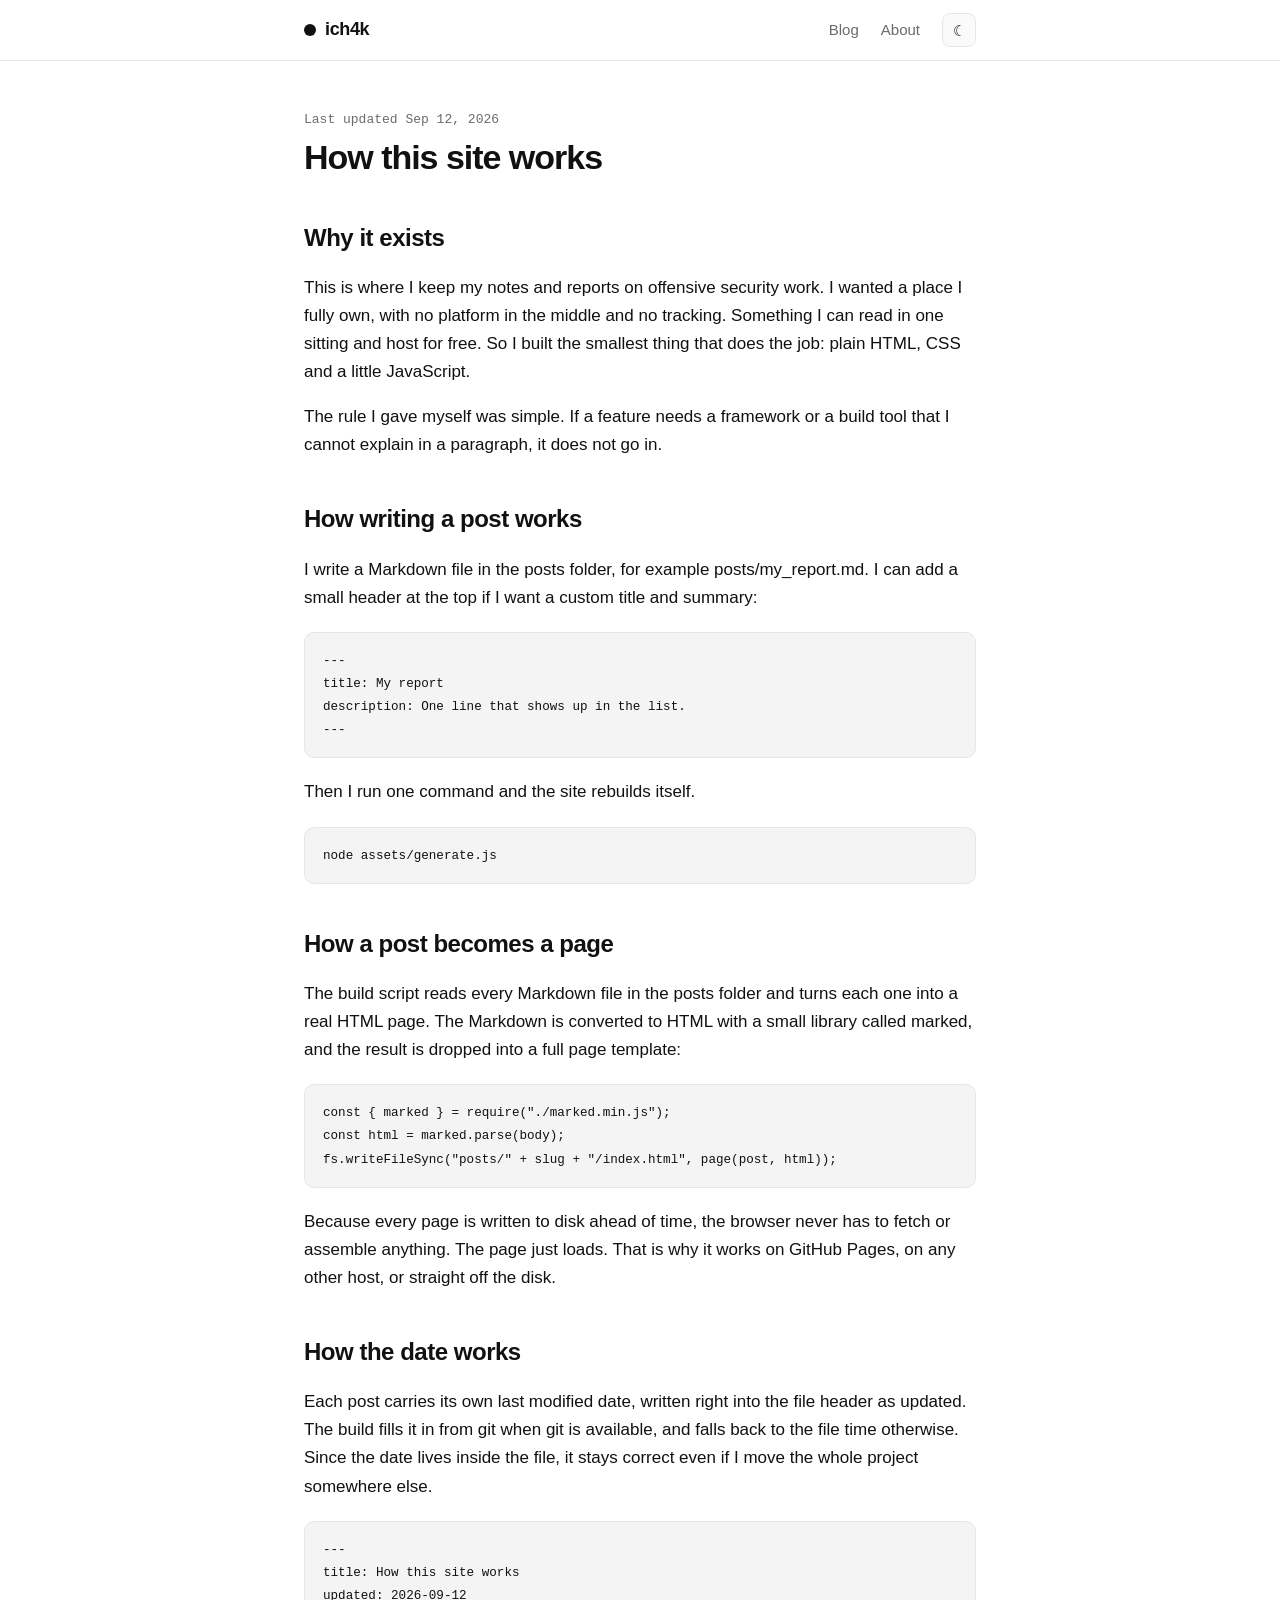
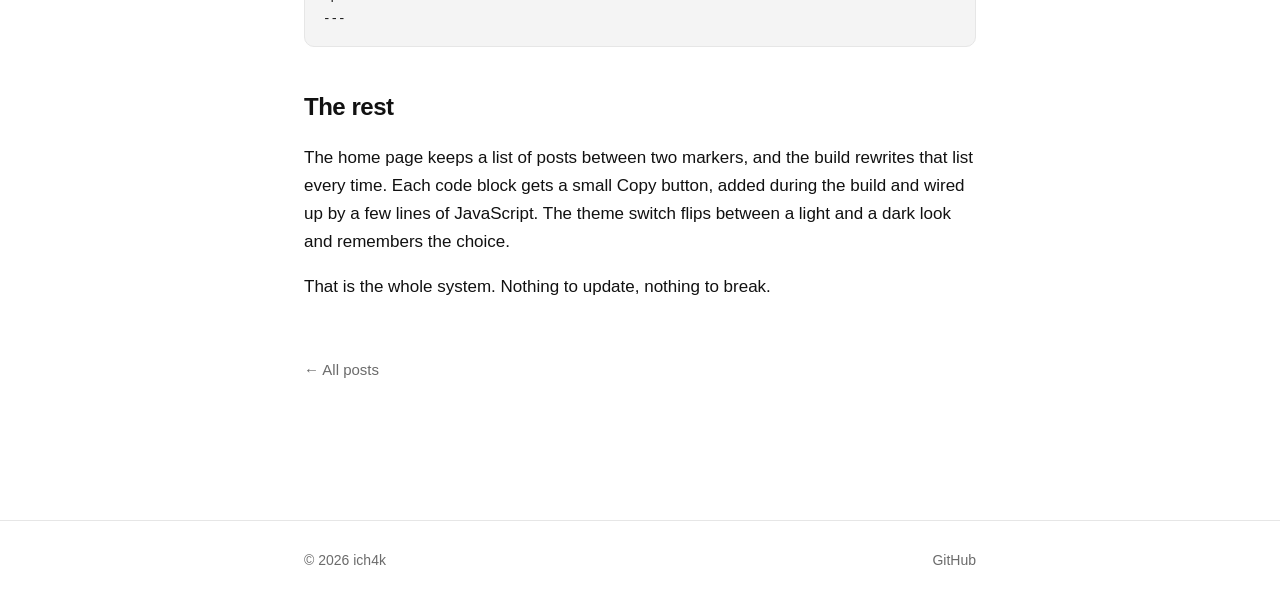
==== posts/how_this_site_works/index.html @ 0baf7452 "Init" ====
<!doctype html>
<html lang="en">
<head>
  <meta charset="utf-8" />
  <meta name="viewport" content="width=device-width, initial-scale=1" />
  <title>How this site works · ich4k</title>
  <meta name="description" content="Why this blog exists and how the whole thing is built and rendered." />
  <link rel="stylesheet" href="../../assets/style.css" />
  <script>(function(){try{var t=localStorage.getItem("theme")||(matchMedia("(prefers-color-scheme: dark)").matches?"dark":"light");document.documentElement.setAttribute("data-theme",t);}catch(e){}})();</script>
</head>
<body>
  <header class="site">
    <nav class="nav">
      <a class="brand" href="../../index.html"><span class="dot"></span>ich4k</a>
      <a class="link" href="../../index.html">Blog</a>
      <a class="link" href="../../about.html">About</a>
      <button id="theme-toggle" class="theme-toggle" aria-label="Toggle theme">☾</button>
    </nav>
  </header>

  <main class="wrap">
    <article>
      <div class="post-meta">Last updated Sep 12, 2026</div>
      <h1>How this site works</h1>
      <h2>Why it exists</h2>
<p>This is where I keep my notes and reports on offensive security work. I wanted a
place I fully own, with no platform in the middle and no tracking. Something I can
read in one sitting and host for free. So I built the smallest thing that does the
job: plain HTML, CSS and a little JavaScript.</p>
<p>The rule I gave myself was simple. If a feature needs a framework or a build tool
that I cannot explain in a paragraph, it does not go in.</p>
<h2>How writing a post works</h2>
<p>I write a Markdown file in the posts folder, for example posts/my_report.md. I can
add a small header at the top if I want a custom title and summary:</p>
<div class="code-block"><button class="copy-btn" type="button" aria-label="Copy code">Copy</button><pre><code class="language-yaml">---
title: My report
description: One line that shows up in the list.
---</code></pre></div>
<p>Then I run one command and the site rebuilds itself.</p>
<div class="code-block"><button class="copy-btn" type="button" aria-label="Copy code">Copy</button><pre><code class="language-bash">node assets/generate.js</code></pre></div>
<h2>How a post becomes a page</h2>
<p>The build script reads every Markdown file in the posts folder and turns each one
into a real HTML page. The Markdown is converted to HTML with a small library
called marked, and the result is dropped into a full page template:</p>
<div class="code-block"><button class="copy-btn" type="button" aria-label="Copy code">Copy</button><pre><code class="language-js">const { marked } = require(&quot;./marked.min.js&quot;);
const html = marked.parse(body);
fs.writeFileSync(&quot;posts/&quot; + slug + &quot;/index.html&quot;, page(post, html));</code></pre></div>
<p>Because every page is written to disk ahead of time, the browser never has to
fetch or assemble anything. The page just loads. That is why it works on GitHub
Pages, on any other host, or straight off the disk.</p>
<h2>How the date works</h2>
<p>Each post carries its own last modified date, written right into the file header
as updated. The build fills it in from git when git is available, and falls back
to the file time otherwise. Since the date lives inside the file, it stays correct
even if I move the whole project somewhere else.</p>
<div class="code-block"><button class="copy-btn" type="button" aria-label="Copy code">Copy</button><pre><code class="language-yaml">---
title: How this site works
updated: 2026-09-12
---</code></pre></div>
<h2>The rest</h2>
<p>The home page keeps a list of posts between two markers, and the build rewrites
that list every time. Each code block gets a small Copy button, added during the
build and wired up by a few lines of JavaScript. The theme switch flips between a
light and a dark look and remembers the choice.</p>
<p>That is the whole system. Nothing to update, nothing to break.</p>

      <a class="back" href="../../index.html">← All posts</a>
    </article>
  </main>

  <footer class="site">
    <div class="wrap">
      <span>© 2026 ich4k</span>
      <a href="https://github.com/1ch4k" target="_blank" rel="noopener">GitHub</a>
    </div>
  </footer>

  <script src="../../assets/app.js"></script>
</body>
</html>
---- assets/style.css ----
/* ---- Theme tokens ---------------------------------------------------- */
:root {
  --bg:        #ffffff;
  --fg:        #111111;
  --muted:     #6b6b6b;
  --border:    #e6e6e6;
  --card:      #fafafa;
  --accent:    #111111;
  --code-bg:   #f4f4f4;
  --max:       720px;
  --mono: ui-monospace, "SF Mono", "JetBrains Mono", Menlo, Consolas, monospace;
  --sans: -apple-system, BlinkMacSystemFont, "Segoe UI", Roboto, Helvetica, Arial, sans-serif;
}
:root[data-theme="dark"] {
  --bg:      #0a0a0a;
  --fg:      #f2f2f2;
  --muted:   #9a9a9a;
  --border:  #262626;
  --card:    #141414;
  --accent:  #f2f2f2;
  --code-bg: #161616;
}

* { box-sizing: border-box; }

html { -webkit-text-size-adjust: 100%; }

body {
  margin: 0;
  background: var(--bg);
  color: var(--fg);
  font-family: var(--sans);
  line-height: 1.65;
  font-size: 17px;
  transition: background .2s ease, color .2s ease;
}

.wrap { max-width: var(--max); margin: 0 auto; padding: 0 24px; }

/* ---- Header ---------------------------------------------------------- */
header.site {
  border-bottom: 1px solid var(--border);
  position: sticky; top: 0;
  background: color-mix(in srgb, var(--bg) 88%, transparent);
  backdrop-filter: saturate(180%) blur(8px);
  z-index: 10;
}
.nav {
  display: flex; align-items: center; gap: 22px;
  height: 60px; max-width: var(--max); margin: 0 auto; padding: 0 24px;
}
.brand {
  font-weight: 700; letter-spacing: -.02em; font-size: 18px;
  text-decoration: none; color: var(--fg); margin-right: auto;
  display: inline-flex; align-items: center; gap: 9px;
}
.brand .dot {
  width: 12px; height: 12px; border-radius: 50%;
  background: var(--fg); display: inline-block;
}
.nav a.link {
  text-decoration: none; color: var(--muted); font-size: 15px; font-weight: 500;
}
.nav a.link:hover, .nav a.link.active { color: var(--fg); }

.theme-toggle {
  border: 1px solid var(--border); background: var(--card); color: var(--fg);
  width: 34px; height: 34px; border-radius: 8px; cursor: pointer;
  display: inline-flex; align-items: center; justify-content: center;
  font-size: 15px; line-height: 1;
}
.theme-toggle:hover { border-color: var(--fg); }

/* ---- Hero / intro ---------------------------------------------------- */
.hero { padding: 64px 0 40px; }
.hero h1 { font-size: 40px; line-height: 1.1; letter-spacing: -.03em; margin: 0 0 14px; }
.hero p  { color: var(--muted); font-size: 18px; margin: 0; }

/* ---- Post list ------------------------------------------------------- */
.posts { list-style: none; padding: 0; margin: 24px 0 80px; }
.posts li { border-top: 1px solid var(--border); }
.posts li:last-child { border-bottom: 1px solid var(--border); }
.posts a {
  display: flex; align-items: baseline; gap: 16px; justify-content: space-between;
  padding: 20px 4px; text-decoration: none; color: var(--fg);
}
.posts a:hover { background: var(--card); }
.posts .title { font-weight: 600; font-size: 18px; letter-spacing: -.01em; }
.posts .desc  { color: var(--muted); font-size: 14px; margin-top: 4px; font-weight: 400; }
.posts .date  {
  color: var(--muted); font-family: var(--mono); font-size: 13px;
  white-space: nowrap; flex-shrink: 0;
}
.empty { color: var(--muted); padding: 40px 0; }

/* ---- Article --------------------------------------------------------- */
article { padding: 48px 0 96px; }
.post-meta { color: var(--muted); font-family: var(--mono); font-size: 13px; margin-bottom: 8px; }
article h1 { font-size: 34px; line-height: 1.15; letter-spacing: -.03em; margin: 0 0 28px; }
article h2 { font-size: 24px; letter-spacing: -.02em; margin: 40px 0 14px; }
article h3 { font-size: 19px; margin: 30px 0 10px; }
article p, article li { font-size: 17px; }
article a { color: var(--fg); text-underline-offset: 3px; }
article img { border-radius: 10px; border: 1px solid var(--border); }
article blockquote {
  margin: 24px 0; padding: 4px 20px; border-left: 3px solid var(--border);
  color: var(--muted);
}
article hr { border: 0; border-top: 1px solid var(--border); margin: 40px 0; }
article pre {
  background: var(--code-bg); border: 1px solid var(--border);
  border-radius: 10px; padding: 16px 18px; overflow-x: auto; font-size: 14px;
}
article code { font-family: var(--mono); font-size: .9em; }
article :not(pre) > code {
  background: var(--code-bg); padding: 2px 6px; border-radius: 5px;
  border: 1px solid var(--border);
}
article table { border-collapse: collapse; width: 100%; margin: 20px 0; font-size: 15px; }
article th, article td { border: 1px solid var(--border); padding: 8px 12px; text-align: left; }

.back { display: inline-block; margin: 40px 0 0; color: var(--muted); text-decoration: none; font-size: 15px; }
.back:hover { color: var(--fg); }

/* ---- About ----------------------------------------------------------- */
.about { padding: 56px 0 96px; }
.about h1 { font-size: 34px; letter-spacing: -.03em; margin: 0 0 20px; }
.about p { color: var(--fg); }
.about .lead { font-size: 19px; }
.about ul { padding-left: 20px; }

/* ---- Footer ---------------------------------------------------------- */
footer.site {
  border-top: 1px solid var(--border); color: var(--muted);
  font-size: 14px; padding: 28px 0; margin-top: 40px;
}
footer.site .wrap { display: flex; justify-content: space-between; gap: 16px; flex-wrap: wrap; }
footer.site a { color: var(--muted); text-decoration: none; }
footer.site a:hover { color: var(--fg); }

@media (max-width: 600px) {
  .hero h1 { font-size: 32px; }
  .posts a { flex-direction: column; gap: 4px; }
}

/* ---- Code block + copy button --------------------------------------- */
.code-block { position: relative; margin: 20px 0; }
.code-block pre { margin: 0; }
.copy-btn {
  position: absolute; top: 8px; right: 8px;
  font-family: var(--sans); font-size: 12px; line-height: 1;
  padding: 6px 10px; border-radius: 6px; cursor: pointer;
  color: var(--muted); background: var(--bg);
  border: 1px solid var(--border);
  opacity: 0; transition: opacity .15s ease, color .15s ease, border-color .15s ease;
}
.code-block:hover .copy-btn, .copy-btn:focus-visible { opacity: 1; }
.copy-btn:hover { color: var(--fg); border-color: var(--fg); }
.copy-btn.copied { color: var(--fg); border-color: var(--fg); }
@media (hover: none) { .copy-btn { opacity: 1; } }  /* always show on touch */
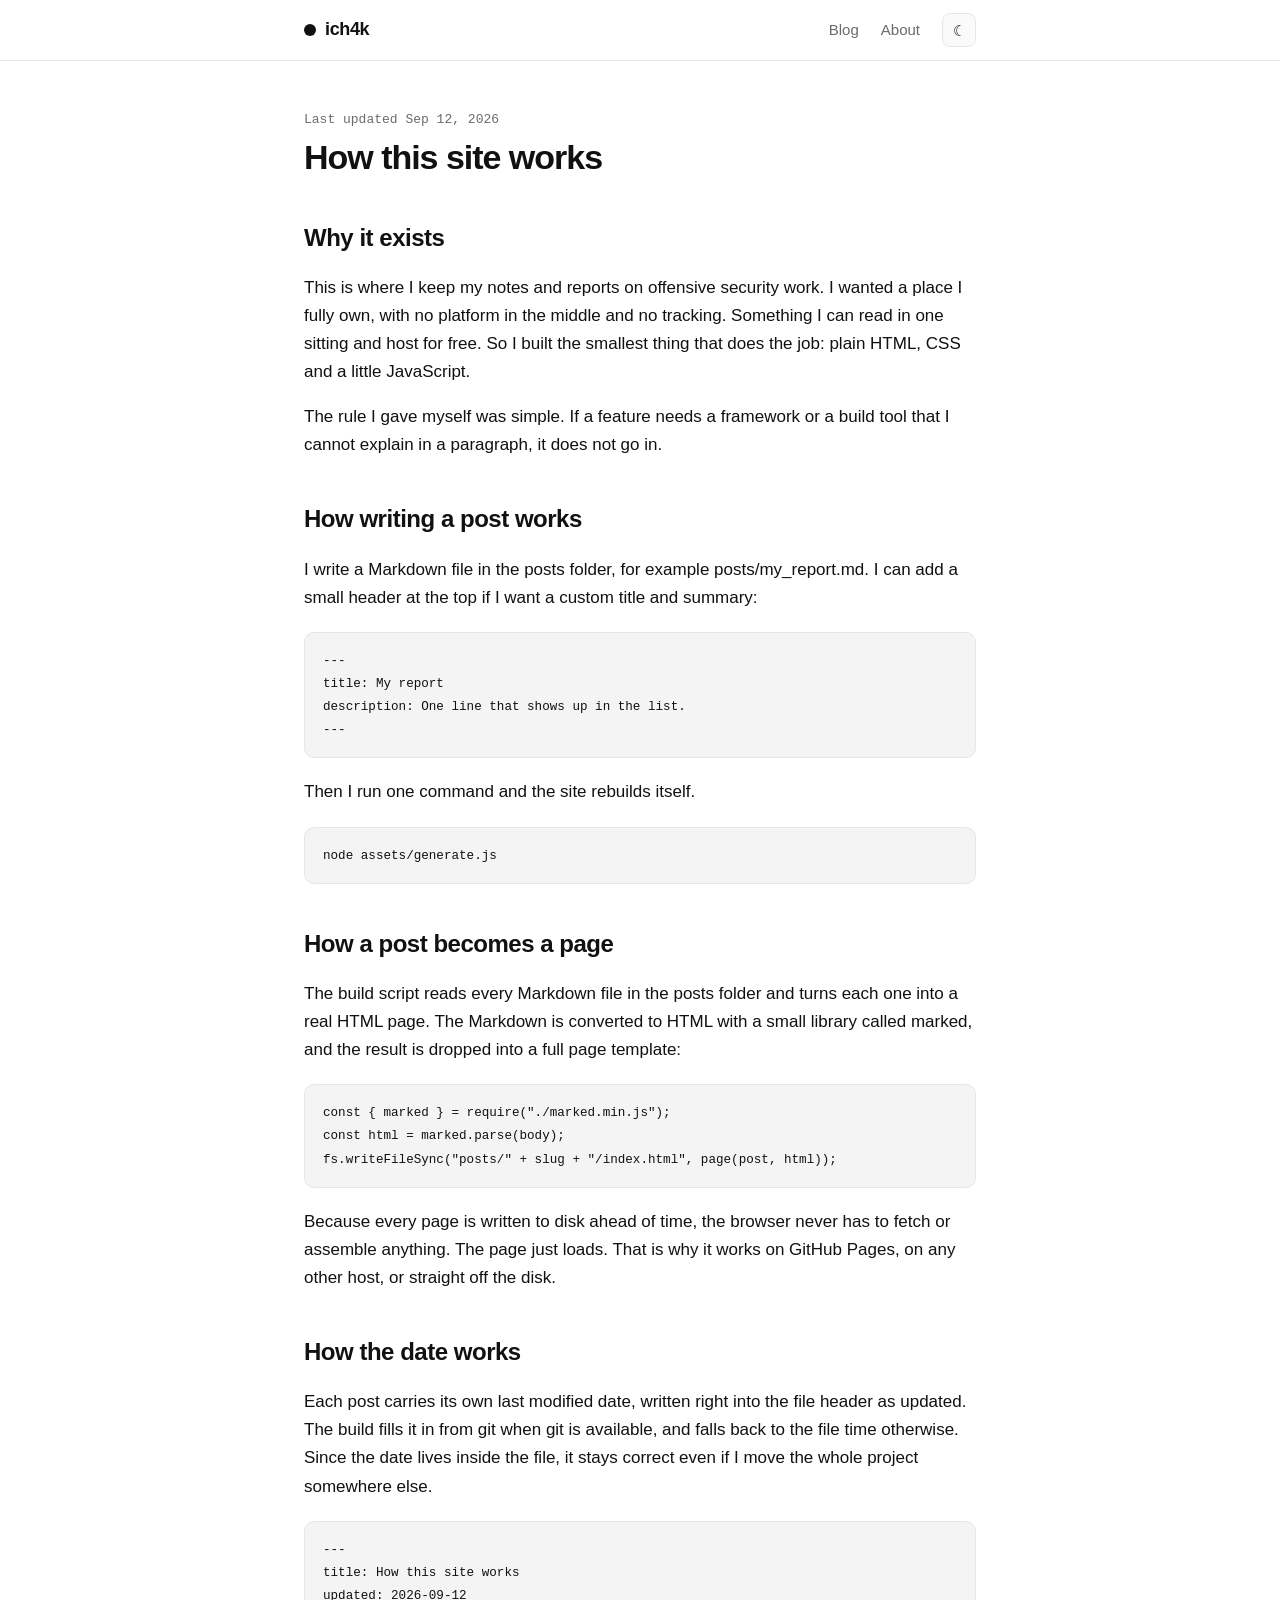
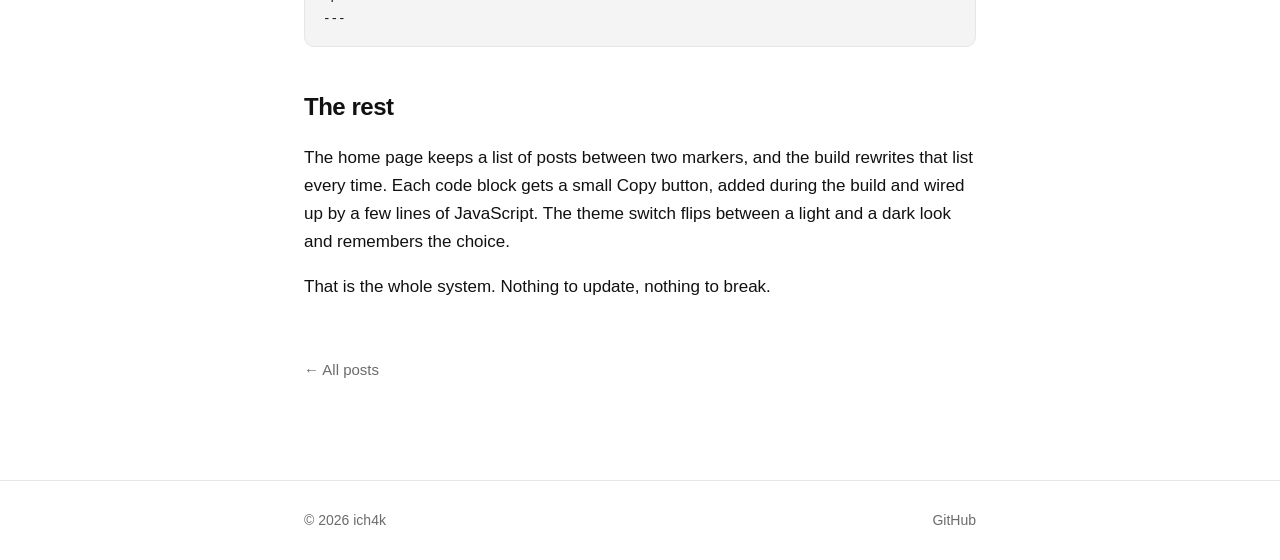
==== commit ad47f3bf: "fix things" ====
--- a/posts/how_this_site_works/index.html
+++ b/posts/how_this_site_works/index.html
@@ -5,6 +5,7 @@
   <meta name="viewport" content="width=device-width, initial-scale=1" />
   <title>How this site works · ich4k</title>
   <meta name="description" content="Why this blog exists and how the whole thing is built and rendered." />
+  <link rel="icon" href="/assets/favicon.svg" type="image/svg+xml" />
   <link rel="stylesheet" href="../../assets/style.css" />
   <script>(function(){try{var t=localStorage.getItem("theme")||(matchMedia("(prefers-color-scheme: dark)").matches?"dark":"light");document.documentElement.setAttribute("data-theme",t);}catch(e){}})();</script>
 </head>
--- a/assets/style.css
+++ b/assets/style.css
@@ -33,9 +33,15 @@
   line-height: 1.65;
   font-size: 17px;
   transition: background .2s ease, color .2s ease;
+  min-height: 100vh;
+  display: grid;
+  grid-template-rows: auto 1fr auto;
 }
 
-.wrap { max-width: var(--max); margin: 0 auto; padding: 0 24px; }
+a, a:visited { color: var(--fg); text-underline-offset: 3px; text-decoration-color: var(--muted); }
+a:hover { text-decoration-color: var(--fg); }
+
+.wrap { width: 100%; max-width: var(--max); margin: 0 auto; padding: 0 24px; }
 
 /* ---- Header ---------------------------------------------------------- */
 header.site {
@@ -123,16 +129,14 @@
 .back:hover { color: var(--fg); }
 
 /* ---- About ----------------------------------------------------------- */
-.about { padding: 56px 0 96px; }
-.about h1 { font-size: 34px; letter-spacing: -.03em; margin: 0 0 20px; }
+.about { padding: 0 0 96px; }
 .about p { color: var(--fg); }
-.about .lead { font-size: 19px; }
 .about ul { padding-left: 20px; }
 
 /* ---- Footer ---------------------------------------------------------- */
 footer.site {
   border-top: 1px solid var(--border); color: var(--muted);
-  font-size: 14px; padding: 28px 0; margin-top: 40px;
+  font-size: 14px; padding: 28px 0; margin-top: auto;
 }
 footer.site .wrap { display: flex; justify-content: space-between; gap: 16px; flex-wrap: wrap; }
 footer.site a { color: var(--muted); text-decoration: none; }
